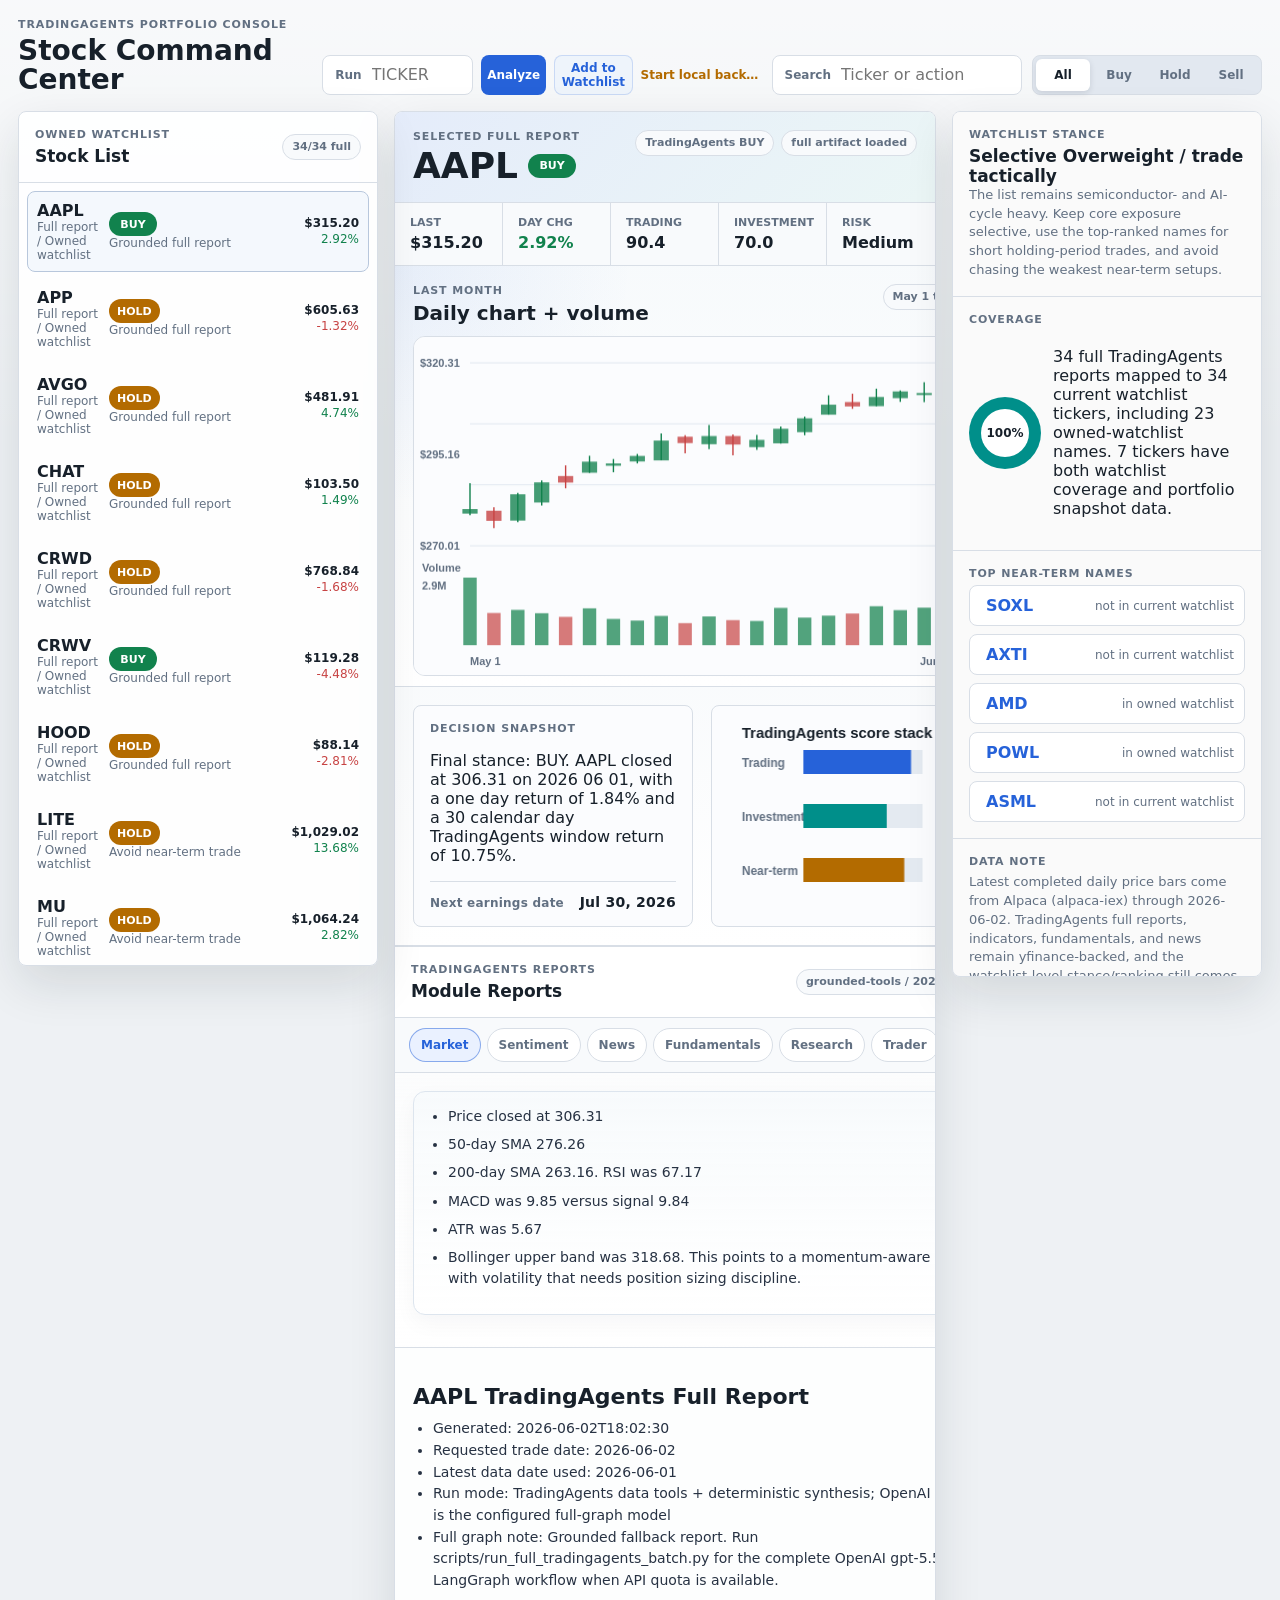
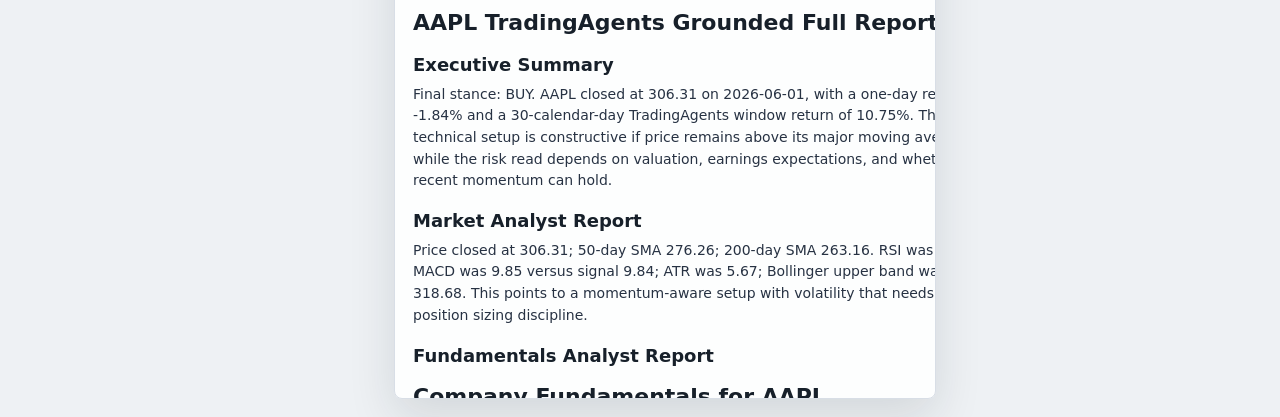
==== index.html @ 4ecb5eb2 "Refresh TradingAgents dashboard 2026-06-02 18:08" ====
<!doctype html>
<html lang="en">
  <head>
    <meta charset="utf-8" />
    <meta name="viewport" content="width=device-width, initial-scale=1" />
    <title>TradingAgents Stock Command Center</title>
    <link rel="stylesheet" href="styles.css?v=20260602180813" />
  </head>
  <body>
    <div class="app-shell">
      <header class="topbar">
        <div>
          <p class="eyebrow">TradingAgents portfolio console</p>
          <h1>Stock Command Center</h1>
        </div>
        <div class="topbar-actions" aria-label="Dashboard controls">
          <form id="tickerRunner" class="ticker-runner" aria-label="Run TradingAgents ticker report">
            <label>
              <span>Run</span>
              <input id="runnerSymbol" type="text" inputmode="latin" autocomplete="off" placeholder="Ticker" maxlength="15" />
            </label>
            <button id="runnerButton" type="submit">Analyze</button>
            <button id="watchlistButton" type="button">Add to Watchlist</button>
            <span id="runnerStatus" class="runner-status" aria-live="polite">Backend check pending</span>
          </form>
          <label class="search-box">
            <span>Search</span>
            <input id="stockSearch" type="search" placeholder="Ticker or action" />
          </label>
          <div class="segmented" role="group" aria-label="Filter stocks">
            <button class="segmented-button active" data-filter="all" type="button">All</button>
            <button class="segmented-button" data-filter="buy" type="button">Buy</button>
            <button class="segmented-button" data-filter="hold" type="button">Hold</button>
            <button class="segmented-button" data-filter="sell" type="button">Sell</button>
          </div>
        </div>
      </header>

      <main class="dashboard-grid">
        <aside class="watchlist-panel" aria-label="Owned watchlist">
          <div class="panel-heading">
            <div>
              <p class="eyebrow">Owned watchlist</p>
              <h2>Stock List</h2>
            </div>
            <span id="coverageBadge" class="coverage-badge"></span>
          </div>
          <div id="watchlist" class="watchlist" role="listbox" aria-label="Selectable stocks"></div>
        </aside>

        <section class="primary-panel" aria-live="polite">
          <section class="report-panel">
            <div class="report-topline">
              <div>
                <p class="eyebrow">Selected full report</p>
                <div class="ticker-line">
                  <h2 id="selectedTicker">--</h2>
                  <span id="selectedFlag" class="flag-pill">HOLD</span>
                </div>
              </div>
              <div class="source-stack">
                <span id="sourceBadge" class="source-badge"></span>
                <span id="reportPath" class="path-chip"></span>
              </div>
            </div>

            <div class="metric-strip">
              <div class="metric">
                <span>Last</span>
                <strong id="metricLast">--</strong>
              </div>
              <div class="metric">
                <span>Day Chg</span>
                <strong id="metricChange">--</strong>
              </div>
              <div class="metric">
                <span>Trading</span>
                <strong id="metricTrading">--</strong>
              </div>
              <div class="metric">
                <span>Investment</span>
                <strong id="metricInvestment">--</strong>
              </div>
              <div class="metric">
                <span>Risk</span>
                <strong id="metricRisk">--</strong>
              </div>
            </div>

            <div class="report-layout">
              <section class="chart-panel" aria-label="Recent price chart">
                <div class="chart-panel-head">
                  <div>
                    <p class="eyebrow">Last month</p>
                    <h3>Daily chart + volume</h3>
                  </div>
                  <span id="chartRange" class="path-chip">--</span>
                </div>
                <canvas id="priceChartCanvas" width="1280" height="340" aria-label="Daily price and volume chart"></canvas>
              </section>
              <div class="report-summary-grid">
                <div class="decision-card">
                  <p class="eyebrow">Decision snapshot</p>
                  <p id="decisionText"></p>
                  <div class="decision-meta">
                    <span>Next earnings date</span>
                    <strong id="decisionNextEarnings">--</strong>
                  </div>
                </div>
                <div class="score-canvas-wrap">
                  <canvas id="scoreCanvas" width="720" height="180" aria-label="TradingAgents score bars"></canvas>
                </div>
              </div>
              <section class="module-panel inline-module-panel">
                <div class="panel-heading">
                  <div>
                    <p class="eyebrow">TradingAgents reports</p>
                    <h2>Module Reports</h2>
                  </div>
                  <span id="moduleStatus" class="path-chip"></span>
                </div>
                <div id="moduleTabs" class="module-tabs" role="tablist"></div>
                <article id="moduleContent" class="markdown-body module-content"></article>
              </section>
              <article id="fullReport" class="markdown-body"></article>
            </div>
          </section>
        </section>

        <aside class="insight-rail" aria-label="Portfolio intelligence">
          <section class="rail-block">
            <p class="eyebrow">Watchlist stance</p>
            <h2 id="portfolioRating">--</h2>
            <p id="portfolioDecision" class="muted-copy"></p>
          </section>
          <section class="rail-block">
            <p class="eyebrow">Coverage</p>
            <div class="donut-row">
              <div class="donut" id="coverageDonut"><span></span></div>
              <p id="coverageText"></p>
            </div>
          </section>
          <section class="rail-block">
            <p class="eyebrow">Top near-term names</p>
            <div id="topNames" class="top-names"></div>
          </section>
          <section class="rail-block">
            <p class="eyebrow">Data note</p>
            <p id="dataNote" class="muted-copy"></p>
          </section>
        </aside>
      </main>
    </div>

    <script src="data/dashboard-data.js?v=20260602180813"></script>
    <script src="app.js?v=20260602180813"></script>
  </body>
</html>
---- styles.css ----
:root {
  color-scheme: light;
  --bg: #eef1f4;
  --panel: #ffffff;
  --panel-strong: #f8fafc;
  --ink: #17202a;
  --muted: #627082;
  --line: #d8dee6;
  --blue: #2662d9;
  --teal: #008f8a;
  --green: #11824d;
  --red: #c74343;
  --amber: #b36b00;
  --violet: #6651b8;
  --shadow: 0 18px 48px rgba(18, 29, 44, 0.12);
  font-family:
    Inter, ui-sans-serif, system-ui, -apple-system, BlinkMacSystemFont, "Segoe UI",
    sans-serif;
}

* {
  box-sizing: border-box;
}

body {
  margin: 0;
  min-width: 320px;
  background:
    linear-gradient(180deg, rgba(255, 255, 255, 0.6), rgba(238, 241, 244, 0) 28rem),
    var(--bg);
  color: var(--ink);
}

button,
input {
  font: inherit;
}

.app-shell {
  min-height: 100vh;
  padding: 18px;
}

.topbar {
  display: flex;
  align-items: end;
  justify-content: space-between;
  gap: 18px;
  margin: 0 auto 16px;
  max-width: 1800px;
}

.topbar h1,
.panel-heading h2,
.rail-block h2,
.ticker-line h2 {
  margin: 0;
  letter-spacing: 0;
}

.topbar h1 {
  font-size: 28px;
  line-height: 1.05;
}

.eyebrow {
  margin: 0 0 5px;
  color: var(--muted);
  font-size: 11px;
  font-weight: 800;
  letter-spacing: 0.08em;
  text-transform: uppercase;
}

.topbar-actions {
  display: flex;
  align-items: center;
  gap: 10px;
}

.ticker-runner {
  display: grid;
  grid-template-columns: minmax(150px, 210px) auto auto minmax(120px, 220px);
  align-items: center;
  gap: 8px;
}

.ticker-runner label {
  display: grid;
  grid-template-columns: auto minmax(70px, 1fr);
  align-items: center;
  gap: 8px;
  height: 40px;
  padding: 0 12px;
  border: 1px solid var(--line);
  border-radius: 8px;
  background: var(--panel);
}

.ticker-runner span,
.runner-status {
  color: var(--muted);
  font-size: 12px;
  font-weight: 800;
}

.ticker-runner input {
  min-width: 0;
  border: 0;
  outline: 0;
  background: transparent;
  color: var(--ink);
  text-transform: uppercase;
}

.ticker-runner button {
  height: 40px;
  border: 0;
  border-radius: 8px;
  background: var(--blue);
  color: #fff;
  cursor: pointer;
  font-size: 12px;
  font-weight: 900;
}

#watchlistButton {
  background: #eef4fb;
  color: var(--blue);
  border: 1px solid rgba(38, 98, 217, 0.18);
}

.ticker-runner button:disabled {
  cursor: wait;
  opacity: 0.62;
}

.runner-status {
  min-width: 0;
  overflow: hidden;
  text-overflow: ellipsis;
  white-space: nowrap;
}

.runner-status[data-tone="ready"] {
  color: var(--green);
}

.runner-status[data-tone="busy"] {
  color: var(--blue);
}

.runner-status[data-tone="warn"] {
  color: var(--amber);
}

.runner-status[data-tone="error"] {
  color: var(--red);
}

.search-box {
  display: grid;
  grid-template-columns: auto minmax(170px, 240px);
  align-items: center;
  gap: 8px;
  height: 40px;
  padding: 0 12px;
  border: 1px solid var(--line);
  border-radius: 8px;
  background: var(--panel);
}

.search-box span {
  color: var(--muted);
  font-size: 12px;
  font-weight: 700;
}

.search-box input {
  width: 100%;
  border: 0;
  outline: 0;
  background: transparent;
  color: var(--ink);
}

.segmented {
  display: grid;
  grid-auto-flow: column;
  gap: 2px;
  padding: 3px;
  border: 1px solid var(--line);
  border-radius: 8px;
  background: #e2e8f0;
}

.segmented-button {
  min-width: 54px;
  height: 32px;
  border: 0;
  border-radius: 6px;
  background: transparent;
  color: var(--muted);
  cursor: pointer;
  font-size: 12px;
  font-weight: 800;
}

.segmented-button.active {
  background: var(--panel);
  color: var(--ink);
  box-shadow: 0 2px 6px rgba(15, 23, 42, 0.12);
}

.dashboard-grid {
  display: grid;
  grid-template-columns: minmax(300px, 360px) minmax(0, 1fr) minmax(250px, 310px);
  gap: 16px;
  max-width: 1800px;
  margin: 0 auto;
}

.watchlist-panel,
.report-panel,
.module-panel,
.insight-rail {
  border: 1px solid var(--line);
  border-radius: 8px;
  background: rgba(255, 255, 255, 0.9);
  box-shadow: var(--shadow);
}

.watchlist-panel,
.insight-rail {
  position: sticky;
  top: 16px;
  align-self: start;
  max-height: calc(100vh - 34px);
  overflow-y: auto;
  overflow-x: hidden;
}

.panel-heading {
  display: flex;
  align-items: center;
  justify-content: space-between;
  gap: 14px;
  padding: 16px;
  border-bottom: 1px solid var(--line);
}

.panel-heading h2,
.rail-block h2 {
  font-size: 17px;
}

.coverage-badge,
.source-badge,
.path-chip {
  display: inline-flex;
  align-items: center;
  min-height: 26px;
  padding: 0 9px;
  border: 1px solid var(--line);
  border-radius: 999px;
  background: var(--panel-strong);
  color: var(--muted);
  font-size: 11px;
  font-weight: 800;
  white-space: nowrap;
}

.watchlist {
  max-height: calc(100vh - 118px);
  overflow: auto;
  padding: 8px;
}

.stock-row {
  width: 100%;
  display: grid;
  grid-template-columns: 64px 1fr auto;
  align-items: center;
  gap: 8px;
  min-height: 58px;
  margin-bottom: 6px;
  padding: 9px;
  border: 1px solid transparent;
  border-radius: 8px;
  background: transparent;
  color: inherit;
  cursor: pointer;
  text-align: left;
}

.stock-row:hover,
.stock-row.active {
  border-color: #b8c7dc;
  background: #f4f8fd;
}

.stock-symbol {
  font-size: 16px;
  font-weight: 900;
}

.stock-sub {
  color: var(--muted);
  font-size: 12px;
}

.stock-price {
  display: grid;
  justify-items: end;
  gap: 2px;
  font-size: 12px;
}

.chg-up {
  color: var(--green);
}

.chg-down {
  color: var(--red);
}

.flag-pill {
  display: inline-flex;
  align-items: center;
  justify-content: center;
  min-width: 48px;
  height: 24px;
  padding: 0 8px;
  border-radius: 999px;
  color: #fff;
  font-size: 11px;
  font-weight: 900;
}

.flag-buy {
  background: var(--green);
}

.flag-hold {
  background: var(--amber);
}

.flag-sell {
  background: var(--red);
}

.primary-panel {
  display: grid;
  gap: 16px;
  min-width: 0;
}

.report-panel {
  overflow: hidden;
}

.report-topline {
  display: flex;
  align-items: start;
  justify-content: space-between;
  gap: 14px;
  padding: 18px;
  border-bottom: 1px solid var(--line);
  background:
    linear-gradient(135deg, rgba(38, 98, 217, 0.12), rgba(0, 143, 138, 0.08)),
    var(--panel);
}

.ticker-line {
  display: flex;
  align-items: center;
  gap: 10px;
}

.ticker-line h2 {
  font-size: 36px;
  line-height: 1;
}

.source-stack {
  display: flex;
  flex-wrap: wrap;
  justify-content: end;
  gap: 7px;
}

.metric-strip {
  display: grid;
  grid-template-columns: repeat(5, minmax(0, 1fr));
  border-bottom: 1px solid var(--line);
  background: var(--panel-strong);
}

.metric {
  min-width: 0;
  padding: 13px 15px;
  border-right: 1px solid var(--line);
}

.metric:last-child {
  border-right: 0;
}

.metric span {
  display: block;
  margin-bottom: 4px;
  color: var(--muted);
  font-size: 11px;
  font-weight: 800;
  text-transform: uppercase;
}

.metric strong {
  display: block;
  overflow: hidden;
  text-overflow: ellipsis;
  font-size: 16px;
  white-space: nowrap;
}

.report-layout {
  display: grid;
  grid-template-columns: 1fr;
  min-height: 520px;
}

.chart-panel {
  padding: 18px 18px 10px;
  border-bottom: 1px solid var(--line);
  background:
    radial-gradient(circle at top left, rgba(38, 98, 217, 0.08), transparent 32%),
    linear-gradient(180deg, rgba(247, 250, 252, 0.95), rgba(255, 255, 255, 1));
}

.chart-panel-head {
  display: flex;
  align-items: start;
  justify-content: space-between;
  gap: 12px;
  margin-bottom: 12px;
}

.chart-panel h3 {
  margin: 0;
  font-size: 20px;
  line-height: 1.1;
}

#priceChartCanvas {
  display: block;
  width: 100%;
  height: 340px;
  border: 1px solid var(--line);
  border-radius: 12px;
  background: #fbfcfe;
}

.report-summary-grid {
  display: grid;
  grid-template-columns: minmax(280px, 1.15fr) minmax(280px, 1fr);
  gap: 18px;
  padding: 18px;
  border-bottom: 1px solid var(--line);
  background: linear-gradient(180deg, rgba(248, 250, 252, 0.8), rgba(255, 255, 255, 0.96));
}

.decision-card {
  padding: 16px;
  border: 1px solid var(--line);
  border-radius: 8px;
  background: #fbfcfe;
  min-width: 0;
}

.decision-card p:last-child {
  margin: 0;
  color: #2d3747;
  line-height: 1.45;
}

.decision-meta {
  display: flex;
  align-items: baseline;
  justify-content: space-between;
  gap: 12px;
  margin-top: 16px;
  padding-top: 12px;
  border-top: 1px solid var(--line);
  color: var(--muted);
  font-size: 12px;
  font-weight: 800;
  letter-spacing: 0.02em;
}

.decision-meta strong {
  color: var(--ink);
  font-size: 14px;
  font-weight: 900;
}

.score-canvas-wrap {
  padding: 10px;
  border: 1px solid var(--line);
  border-radius: 8px;
  background: #fbfcfe;
  min-width: 0;
}

#scoreCanvas {
  display: block;
  width: 100%;
  height: 180px;
}

.markdown-body {
  min-width: 0;
  padding: 18px;
  color: #273243;
  font-size: 14px;
  line-height: 1.55;
}

#fullReport {
  max-height: 650px;
  overflow: auto;
}

.markdown-body h1,
.markdown-body h2,
.markdown-body h3 {
  margin: 18px 0 8px;
  color: var(--ink);
  line-height: 1.2;
}

.markdown-body h1 {
  font-size: 22px;
}

.markdown-body h2 {
  font-size: 18px;
}

.markdown-body h3 {
  font-size: 15px;
}

.markdown-body p {
  margin: 0 0 12px;
}

.markdown-body ul,
.markdown-body ol {
  margin: 0 0 12px 20px;
  padding: 0;
}

.markdown-body table {
  width: 100%;
  margin: 12px 0;
  border-collapse: collapse;
  font-size: 12px;
}

.markdown-body th,
.markdown-body td {
  padding: 8px;
  border: 1px solid var(--line);
  vertical-align: top;
}

.markdown-body th {
  background: #eef4fb;
  text-align: left;
}

.module-panel {
  overflow: hidden;
}

.inline-module-panel {
  border-top: 1px solid var(--line);
  border-bottom: 1px solid var(--line);
  border-left: 0;
  border-right: 0;
  border-radius: 0;
  box-shadow: none;
  background: #fff;
}

.module-tabs {
  display: flex;
  gap: 6px;
  overflow-x: auto;
  padding: 10px 14px;
  border-bottom: 1px solid var(--line);
  background: var(--panel-strong);
}

.module-tab {
  min-width: max-content;
  height: 34px;
  padding: 0 11px;
  border: 1px solid var(--line);
  border-radius: 999px;
  background: #fff;
  color: var(--muted);
  cursor: pointer;
  font-size: 12px;
  font-weight: 850;
}

.module-tab.active {
  border-color: rgba(38, 98, 217, 0.5);
  background: #eaf1ff;
  color: var(--blue);
}

.module-content {
  max-height: 440px;
  overflow: auto;
  background: linear-gradient(180deg, rgba(250, 251, 252, 0.7), rgba(255, 255, 255, 1));
}

.module-section-card {
  margin-bottom: 14px;
  padding: 14px;
  border: 1px solid #dde5ee;
  border-radius: 12px;
  background: #fff;
  box-shadow: 0 8px 22px rgba(15, 23, 42, 0.04);
}

.module-section-card.level-0:first-child,
.module-section-card.level-1 {
  background:
    linear-gradient(180deg, rgba(247, 250, 252, 0.92), rgba(255, 255, 255, 1)),
    #fff;
}

.module-section-head {
  display: flex;
  flex-direction: column;
  gap: 4px;
  margin-bottom: 10px;
}

.module-section-head h3 {
  margin: 0;
  font-size: 18px;
}

.section-kicker {
  color: var(--muted);
  font-size: 11px;
  font-weight: 800;
  letter-spacing: 0.08em;
  text-transform: uppercase;
}

.kv-grid {
  display: grid;
  grid-template-columns: repeat(auto-fit, minmax(180px, 1fr));
  gap: 10px;
  margin-bottom: 8px;
}

.kv-item {
  padding: 10px 11px;
  border: 1px solid #e2e8f0;
  border-radius: 10px;
  background: #f8fafc;
}

.kv-item span {
  display: block;
  margin-bottom: 4px;
  color: var(--muted);
  font-size: 11px;
  font-weight: 800;
  text-transform: uppercase;
}

.kv-item strong {
  display: block;
  color: var(--ink);
  font-size: 13px;
  line-height: 1.4;
}

.feed-grid {
  display: grid;
  gap: 10px;
}

.feed-card {
  padding: 12px;
  border-left: 4px solid rgba(38, 98, 217, 0.5);
  border-radius: 8px;
  background: #f8fbff;
}

.feed-card p:last-child {
  margin-bottom: 0;
}

.feed-meta {
  margin-bottom: 6px;
  color: var(--muted);
  font-size: 12px;
  font-weight: 800;
}

.link-row {
  display: flex;
  flex-wrap: wrap;
  align-items: center;
  gap: 8px;
  padding: 10px 12px;
  border: 1px dashed #c8d6e5;
  border-radius: 10px;
  background: #fbfdff;
}

.link-row span {
  color: var(--muted);
  font-size: 11px;
  font-weight: 800;
  text-transform: uppercase;
}

.link-row a,
.markdown-body a {
  color: var(--blue);
  text-decoration: none;
  overflow-wrap: anywhere;
}

.link-row a:hover,
.markdown-body a:hover {
  text-decoration: underline;
}

.metric-bullets {
  margin: 0;
  padding-left: 18px;
}

.metric-bullets li {
  margin-bottom: 8px;
  line-height: 1.45;
}

.summary-table {
  width: 100%;
  border-collapse: collapse;
}

.summary-table th,
.summary-table td {
  padding: 10px 12px;
  border: 1px solid var(--line);
  text-align: left;
}

.summary-table th {
  width: 34%;
  background: #f4f8fd;
  color: var(--muted);
  font-size: 11px;
  font-weight: 800;
  text-transform: uppercase;
  letter-spacing: 0.06em;
}

.data-pre {
  margin: 0 0 12px;
  padding: 12px;
  border: 1px solid #d8dee6;
  border-radius: 10px;
  background: #f6f8fb;
  color: #334155;
  font-size: 12px;
  line-height: 1.45;
  white-space: pre-wrap;
  overflow-x: auto;
}

.insight-rail {
  display: grid;
  gap: 0;
  background: #fafafa;
  padding-bottom: 12px;
  scroll-padding-bottom: 12px;
}

.rail-block {
  padding: 16px;
  border-bottom: 1px solid var(--line);
}

.rail-block:last-child {
  border-bottom: 0;
  margin-bottom: 12px;
}

.muted-copy {
  margin: 0;
  color: var(--muted);
  font-size: 13px;
  line-height: 1.45;
}

.donut-row {
  display: grid;
  grid-template-columns: 72px 1fr;
  align-items: center;
  gap: 12px;
}

.donut {
  width: 72px;
  height: 72px;
  display: grid;
  place-items: center;
  border-radius: 50%;
  background: conic-gradient(var(--teal) var(--coverage-angle), #dde4ec 0);
}

.donut span {
  width: 48px;
  height: 48px;
  display: grid;
  place-items: center;
  border-radius: 50%;
  background: #fff;
  color: var(--ink);
  font-size: 12px;
  font-weight: 900;
}

.top-names {
  display: grid;
  gap: 8px;
}

.top-name {
  display: flex;
  align-items: center;
  justify-content: space-between;
  gap: 8px;
  padding: 9px 10px;
  border: 1px solid var(--line);
  border-radius: 8px;
  background: #fff;
}

.top-name button {
  border: 0;
  background: transparent;
  color: var(--blue);
  cursor: pointer;
  font-weight: 900;
}

.empty-state {
  padding: 18px;
  color: var(--muted);
  text-align: center;
}

@media (max-width: 1220px) {
  .dashboard-grid {
    grid-template-columns: 320px minmax(0, 1fr);
  }

  .insight-rail {
    grid-column: 1 / -1;
    position: static;
    max-height: none;
    grid-template-columns: repeat(4, minmax(0, 1fr));
  }

  .rail-block {
    border-right: 1px solid var(--line);
    border-bottom: 0;
  }
}

@media (max-width: 860px) {
  .app-shell {
    padding: 10px;
  }

  .topbar,
  .topbar-actions {
    align-items: stretch;
    flex-direction: column;
  }

  .ticker-runner {
    grid-template-columns: 1fr auto auto;
  }

  .runner-status {
    grid-column: 1 / -1;
  }

  .search-box {
    grid-template-columns: auto minmax(0, 1fr);
  }

  .dashboard-grid,
  .insight-rail {
    grid-template-columns: 1fr;
  }

  .report-summary-grid {
    grid-template-columns: 1fr;
  }

  #priceChartCanvas {
    height: 300px;
  }

  .watchlist-panel,
  .insight-rail {
    position: static;
    max-height: none;
  }

  .watchlist {
    max-height: 360px;
  }

  #fullReport {
    max-height: 520px;
  }

  .metric-strip {
    grid-template-columns: repeat(2, minmax(0, 1fr));
  }

  .metric:nth-child(2n) {
    border-right: 0;
  }

  .report-topline {
    flex-direction: column;
  }

  .source-stack {
    justify-content: start;
  }
}
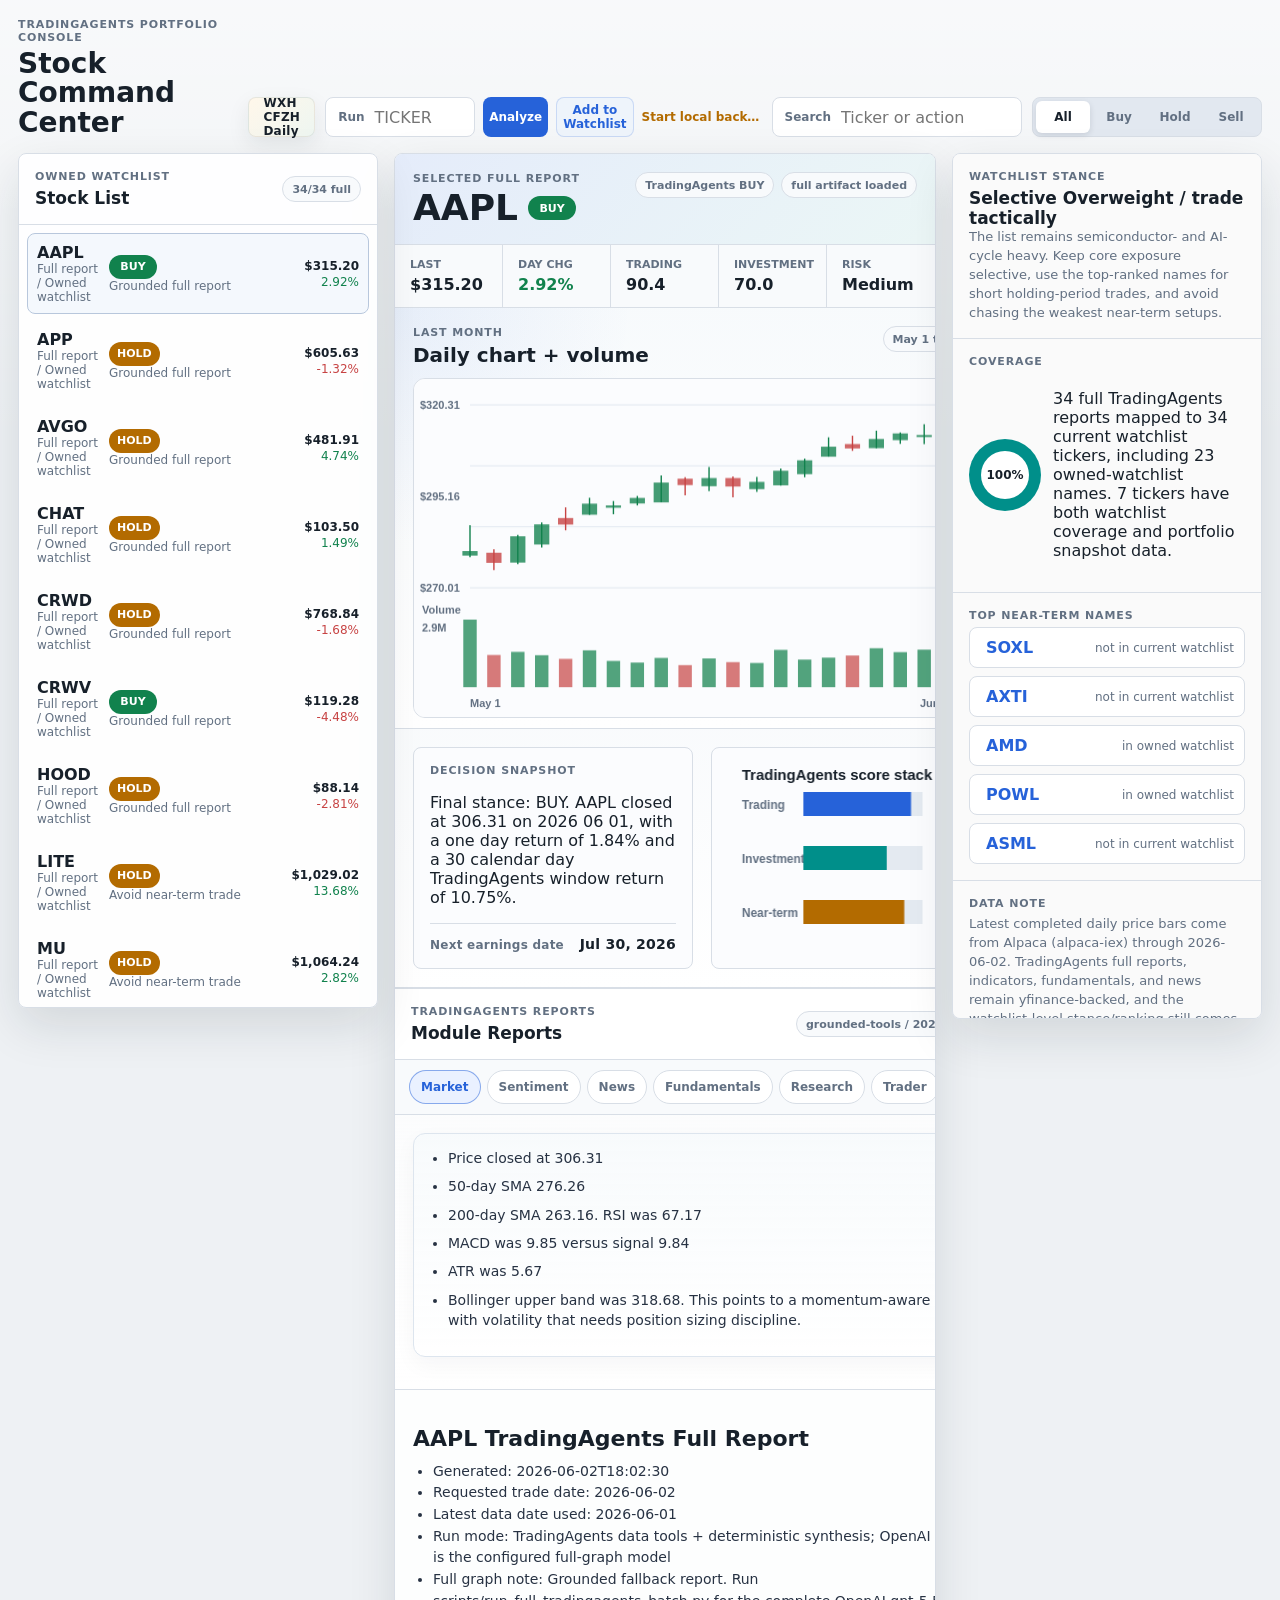
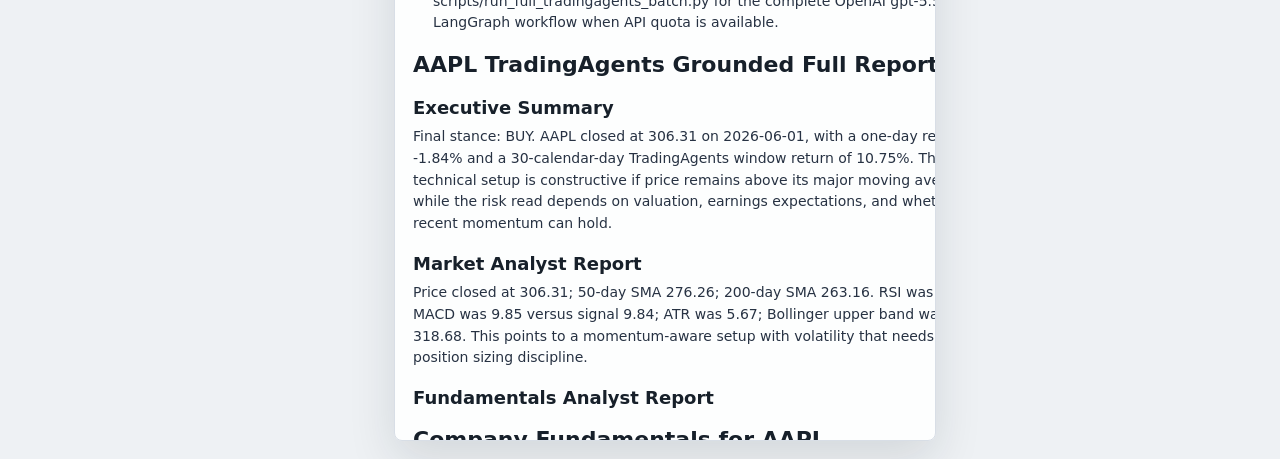
==== commit 12cc9f20: "Add WXH CFZH daily report page" ====
--- a/index.html
+++ b/index.html
@@ -14,6 +14,7 @@
           <h1>Stock Command Center</h1>
         </div>
         <div class="topbar-actions" aria-label="Dashboard controls">
+          <a class="page-link" href="./wxh-cfzh/">WXH CFZH Daily</a>
           <form id="tickerRunner" class="ticker-runner" aria-label="Run TradingAgents ticker report">
             <label>
               <span>Run</span>
--- a/styles.css
+++ b/styles.css
@@ -78,6 +78,28 @@
   gap: 10px;
 }
 
+.page-link {
+  display: inline-flex;
+  align-items: center;
+  justify-content: center;
+  height: 40px;
+  padding: 0 14px;
+  border: 1px solid rgba(15, 32, 42, 0.08);
+  border-radius: 8px;
+  background: linear-gradient(135deg, #fff7ea 0%, #eef6f1 100%);
+  color: var(--ink);
+  text-decoration: none;
+  font-size: 12px;
+  font-weight: 900;
+  letter-spacing: 0.02em;
+  box-shadow: 0 8px 22px rgba(15, 32, 42, 0.08);
+}
+
+.page-link:hover {
+  border-color: rgba(38, 98, 217, 0.22);
+  color: var(--blue);
+}
+
 .ticker-runner {
   display: grid;
   grid-template-columns: minmax(150px, 210px) auto auto minmax(120px, 220px);
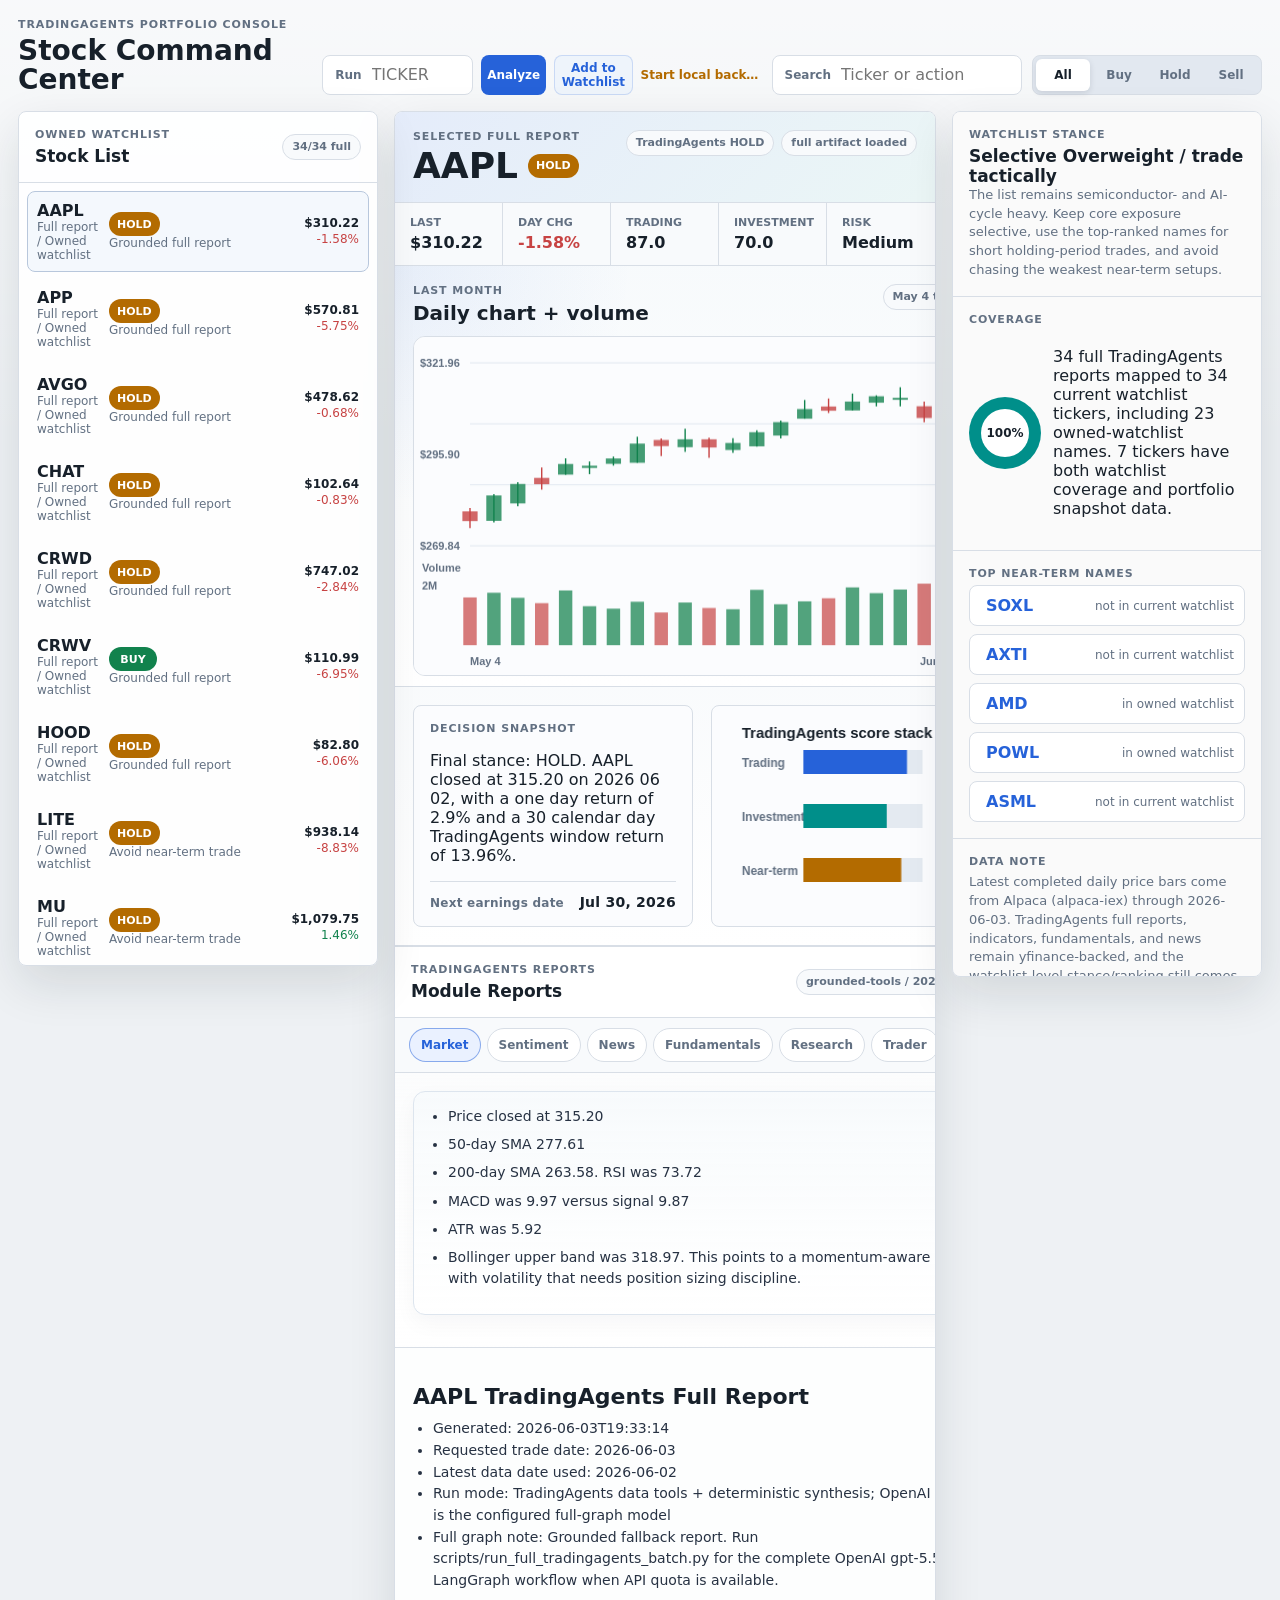
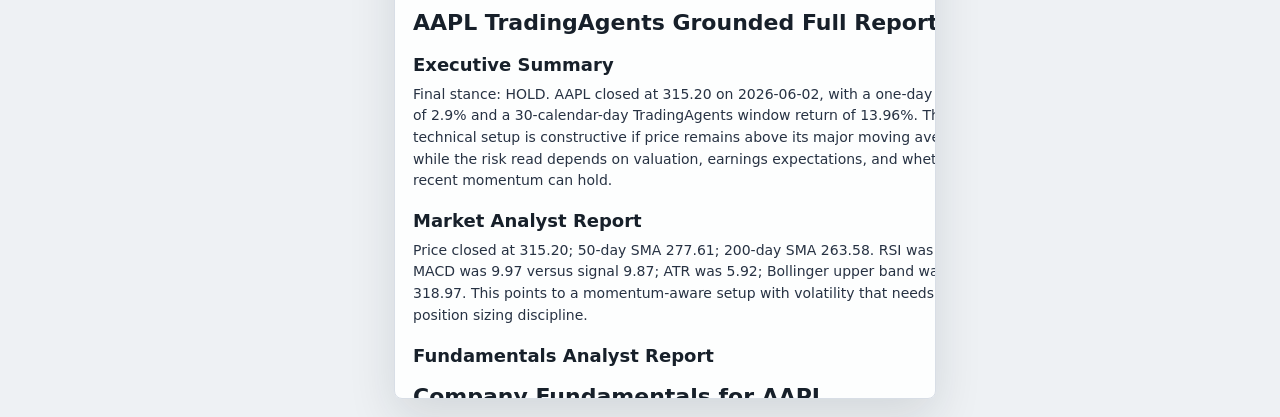
==== commit ddcbcf6e: "Refresh TradingAgents dashboard 2026-06-03 19:40" ====
--- a/index.html
+++ b/index.html
@@ -4,7 +4,7 @@
     <meta charset="utf-8" />
     <meta name="viewport" content="width=device-width, initial-scale=1" />
     <title>TradingAgents Stock Command Center</title>
-    <link rel="stylesheet" href="styles.css?v=20260602180813" />
+    <link rel="stylesheet" href="styles.css?v=20260603194043" />
   </head>
   <body>
     <div class="app-shell">
@@ -14,7 +14,6 @@
           <h1>Stock Command Center</h1>
         </div>
         <div class="topbar-actions" aria-label="Dashboard controls">
-          <a class="page-link" href="./wxh-cfzh/">WXH CFZH Daily</a>
           <form id="tickerRunner" class="ticker-runner" aria-label="Run TradingAgents ticker report">
             <label>
               <span>Run</span>
@@ -153,7 +152,7 @@
       </main>
     </div>
 
-    <script src="data/dashboard-data.js?v=20260602180813"></script>
-    <script src="app.js?v=20260602180813"></script>
+    <script src="data/dashboard-data.js?v=20260603194043"></script>
+    <script src="app.js?v=20260603194043"></script>
   </body>
 </html>
--- a/styles.css
+++ b/styles.css
@@ -78,28 +78,6 @@
   gap: 10px;
 }
 
-.page-link {
-  display: inline-flex;
-  align-items: center;
-  justify-content: center;
-  height: 40px;
-  padding: 0 14px;
-  border: 1px solid rgba(15, 32, 42, 0.08);
-  border-radius: 8px;
-  background: linear-gradient(135deg, #fff7ea 0%, #eef6f1 100%);
-  color: var(--ink);
-  text-decoration: none;
-  font-size: 12px;
-  font-weight: 900;
-  letter-spacing: 0.02em;
-  box-shadow: 0 8px 22px rgba(15, 32, 42, 0.08);
-}
-
-.page-link:hover {
-  border-color: rgba(38, 98, 217, 0.22);
-  color: var(--blue);
-}
-
 .ticker-runner {
   display: grid;
   grid-template-columns: minmax(150px, 210px) auto auto minmax(120px, 220px);
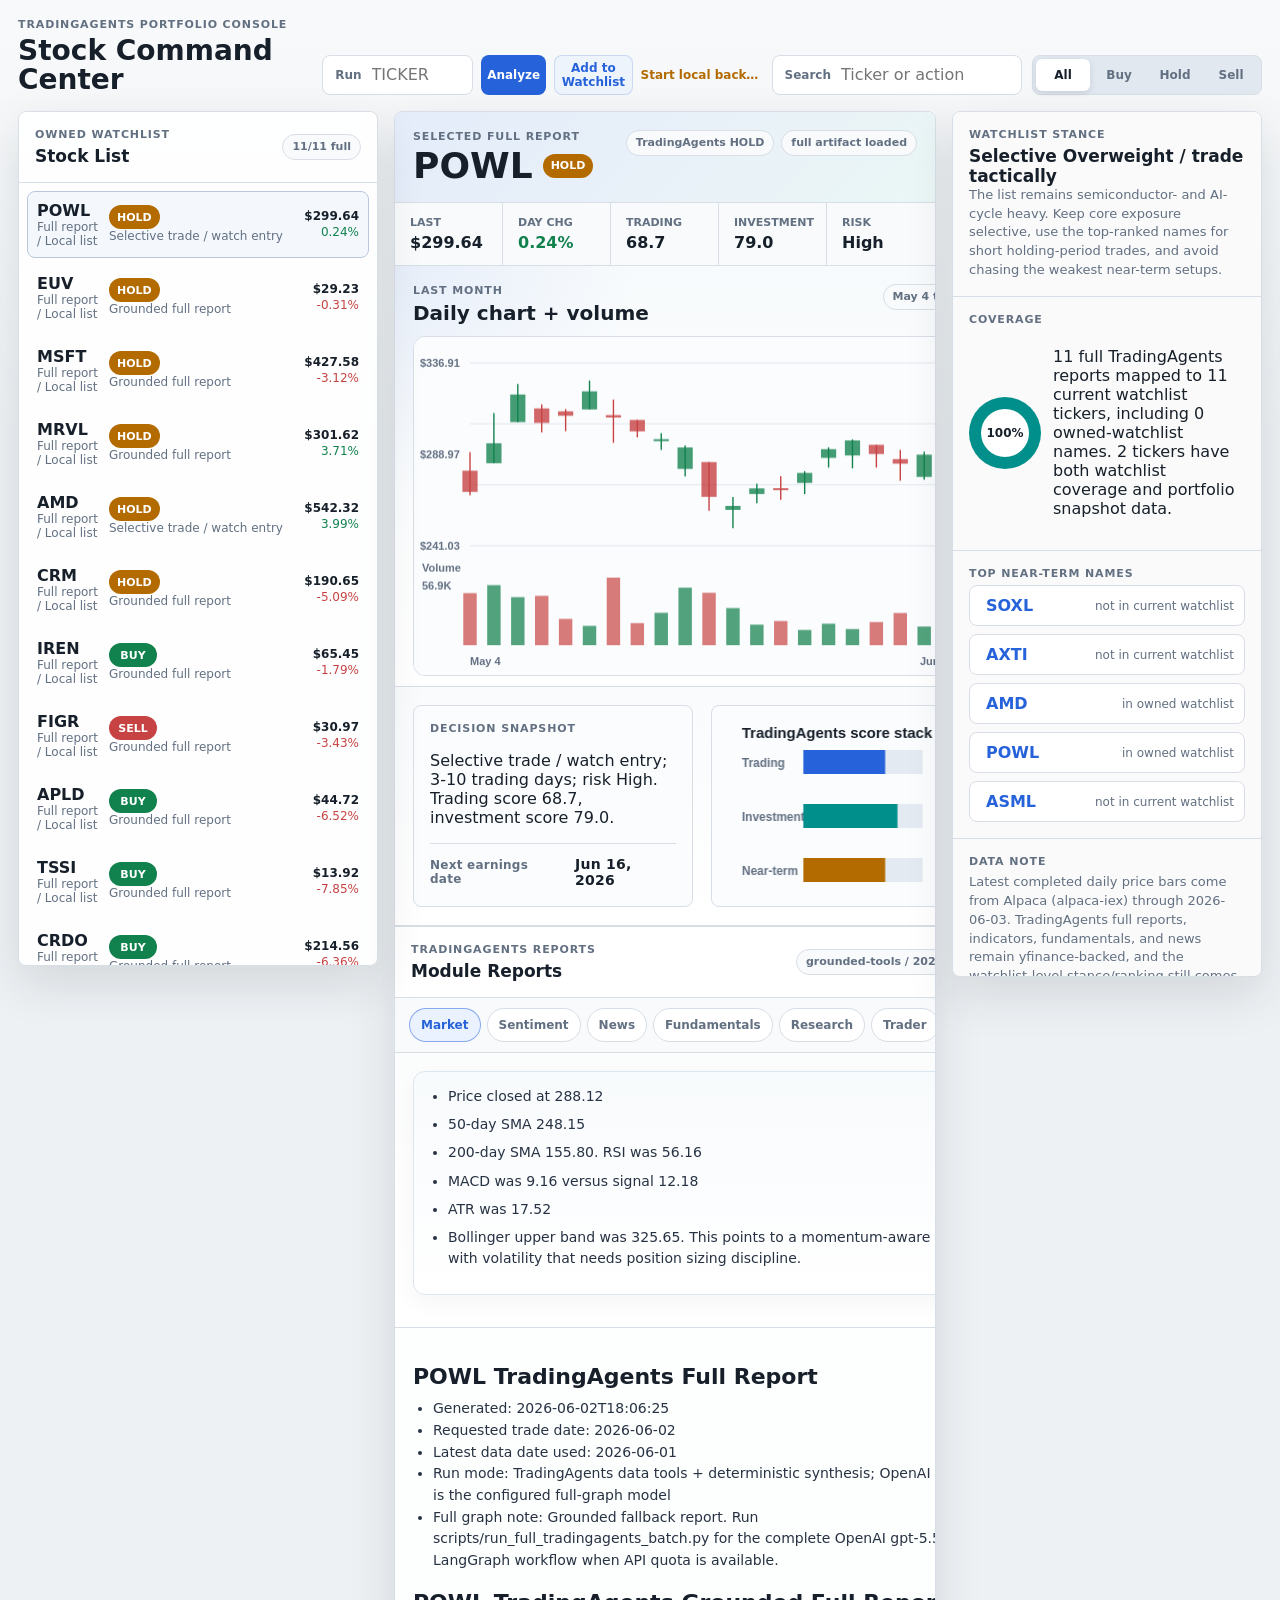
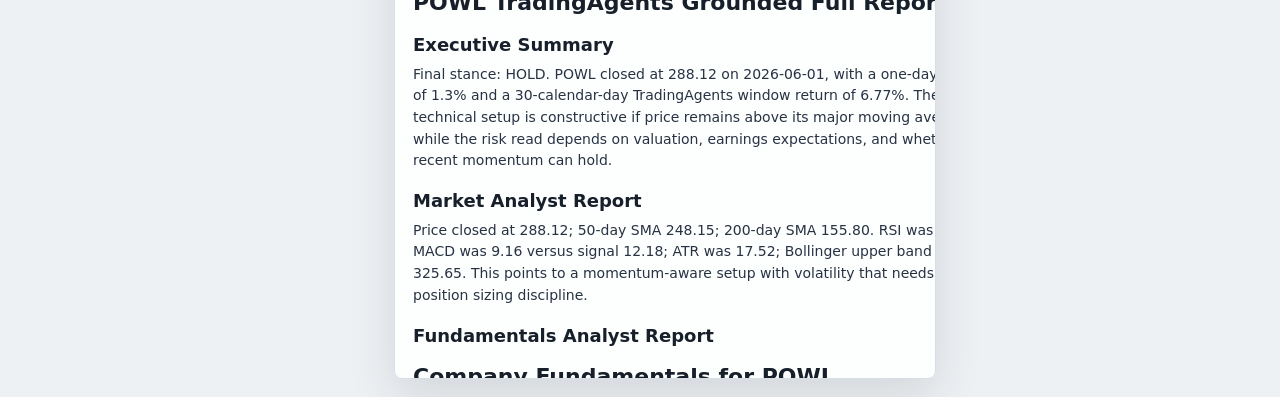
==== commit ce088502: "Refresh TradingAgents dashboard 2026-06-03 21:50" ====
--- a/index.html
+++ b/index.html
@@ -4,7 +4,7 @@
     <meta charset="utf-8" />
     <meta name="viewport" content="width=device-width, initial-scale=1" />
     <title>TradingAgents Stock Command Center</title>
-    <link rel="stylesheet" href="styles.css?v=20260603194043" />
+    <link rel="stylesheet" href="styles.css?v=20260603215035" />
   </head>
   <body>
     <div class="app-shell">
@@ -152,7 +152,7 @@
       </main>
     </div>
 
-    <script src="data/dashboard-data.js?v=20260603194043"></script>
-    <script src="app.js?v=20260603194043"></script>
+    <script src="data/dashboard-data.js?v=20260603215035"></script>
+    <script src="app.js?v=20260603215035"></script>
   </body>
 </html>
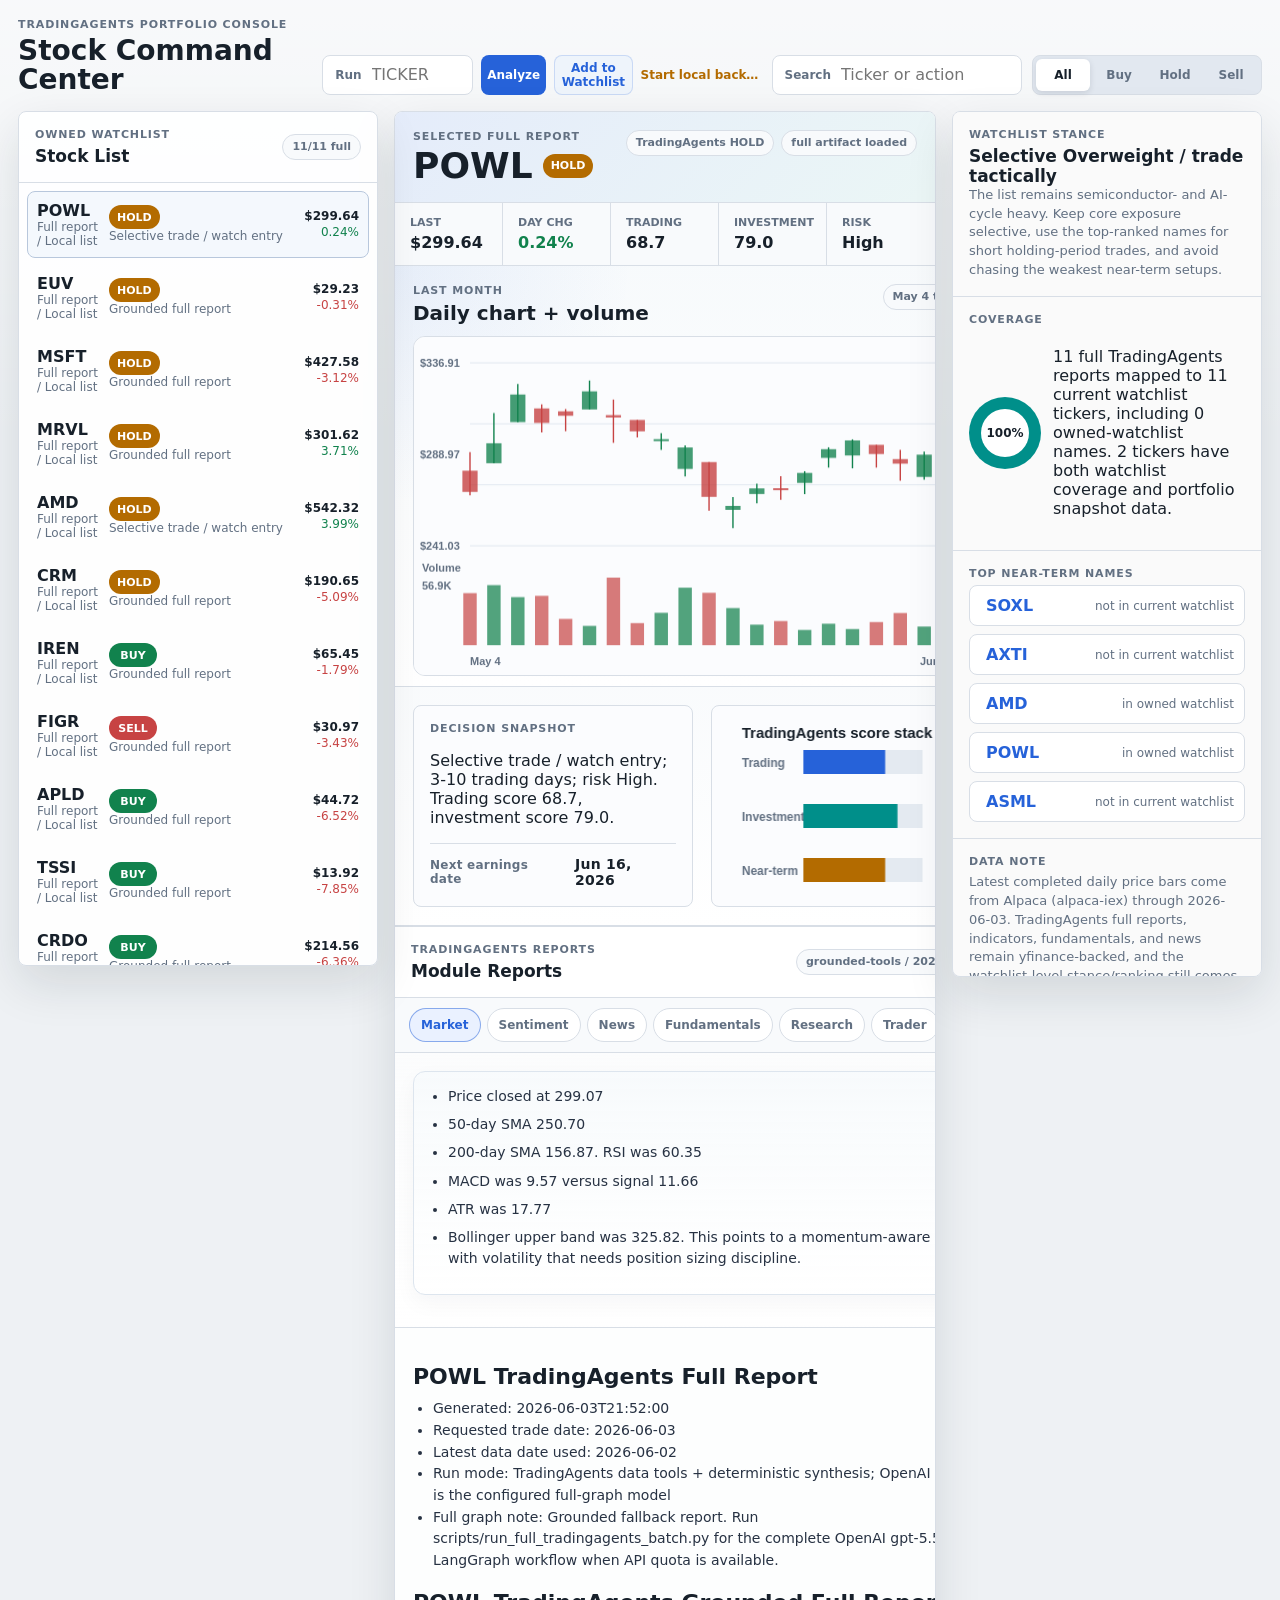
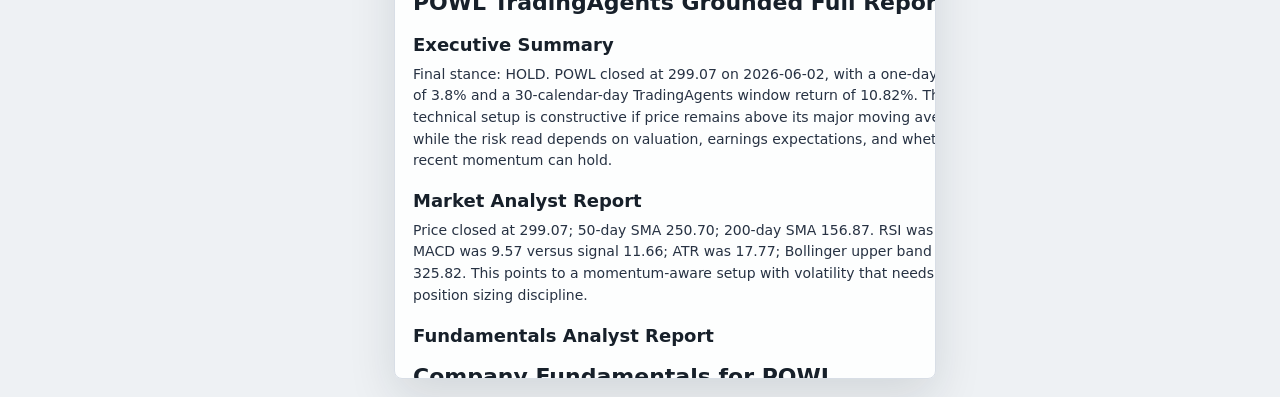
==== commit d637d4db: "Refresh TradingAgents dashboard 2026-06-03 21:54" ====
--- a/index.html
+++ b/index.html
@@ -4,7 +4,7 @@
     <meta charset="utf-8" />
     <meta name="viewport" content="width=device-width, initial-scale=1" />
     <title>TradingAgents Stock Command Center</title>
-    <link rel="stylesheet" href="styles.css?v=20260603215035" />
+    <link rel="stylesheet" href="styles.css?v=20260603215413" />
   </head>
   <body>
     <div class="app-shell">
@@ -152,7 +152,7 @@
       </main>
     </div>
 
-    <script src="data/dashboard-data.js?v=20260603215035"></script>
-    <script src="app.js?v=20260603215035"></script>
+    <script src="data/dashboard-data.js?v=20260603215413"></script>
+    <script src="app.js?v=20260603215413"></script>
   </body>
 </html>
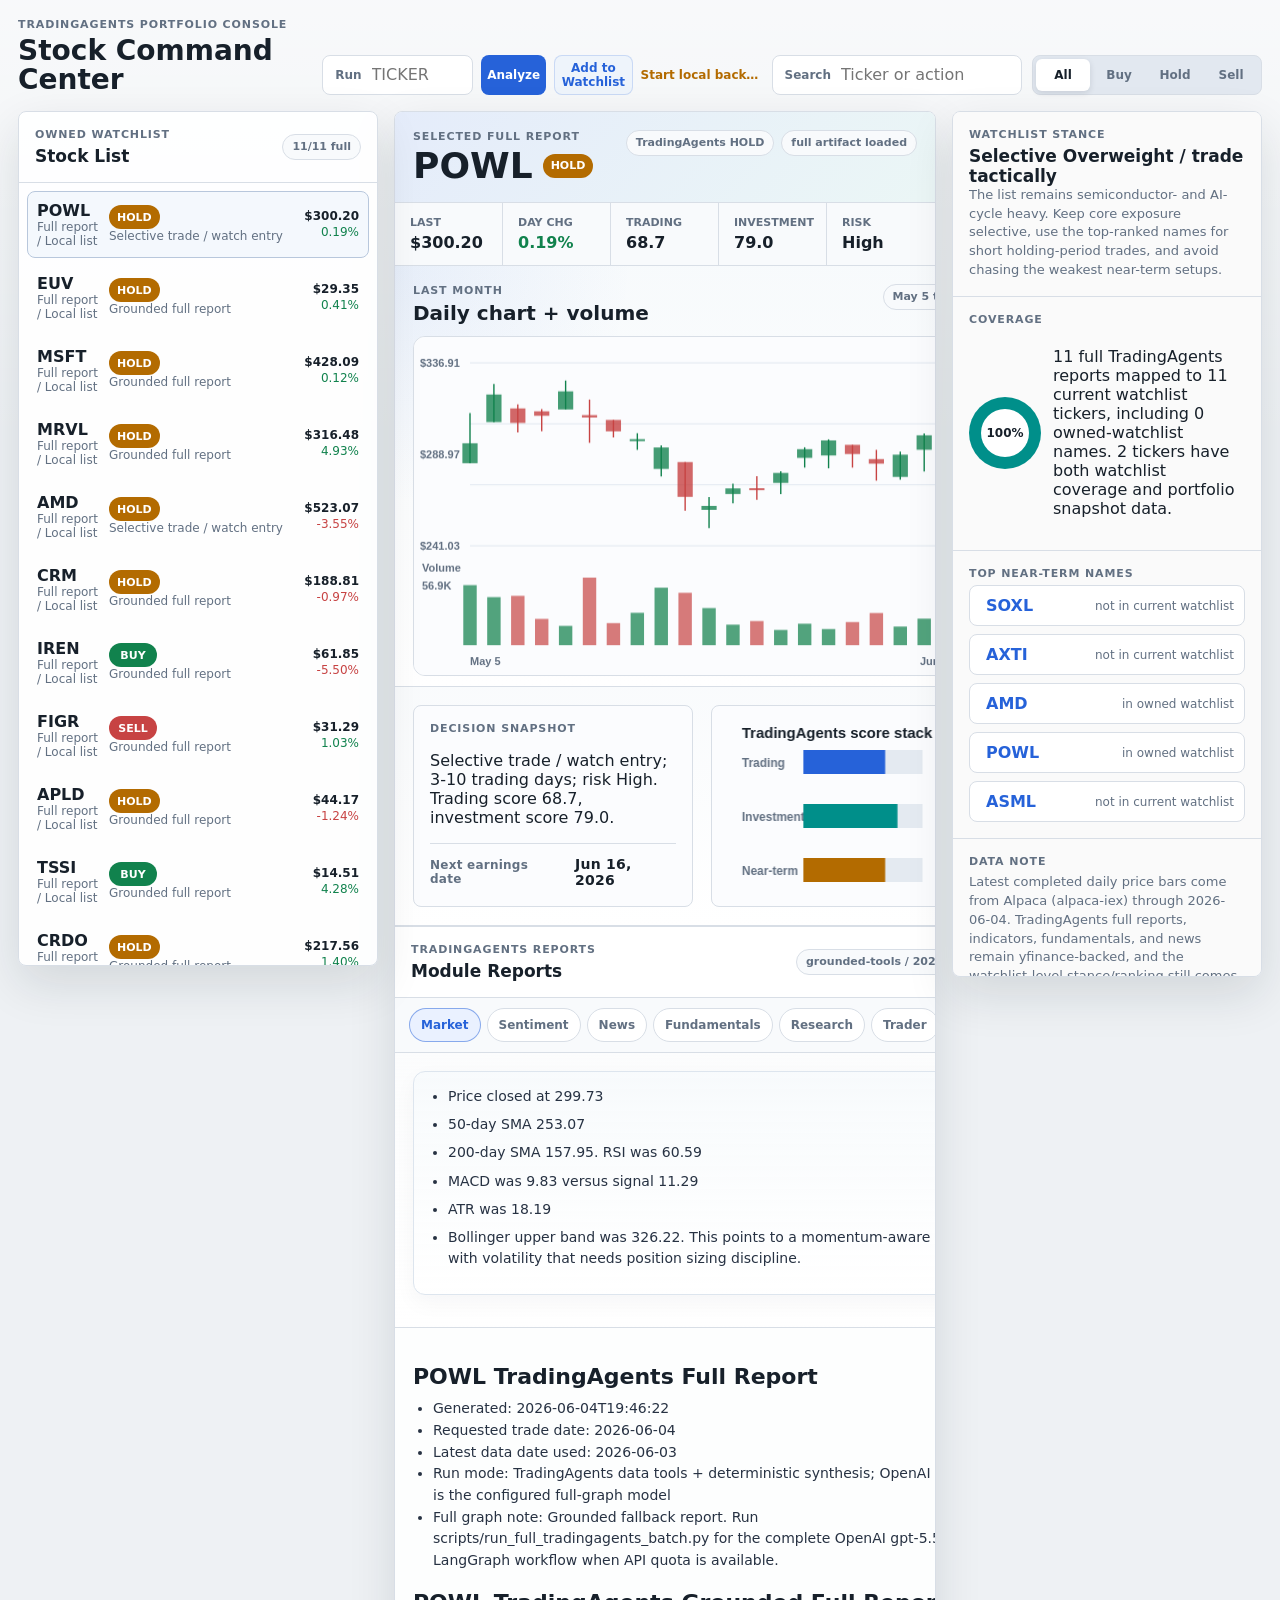
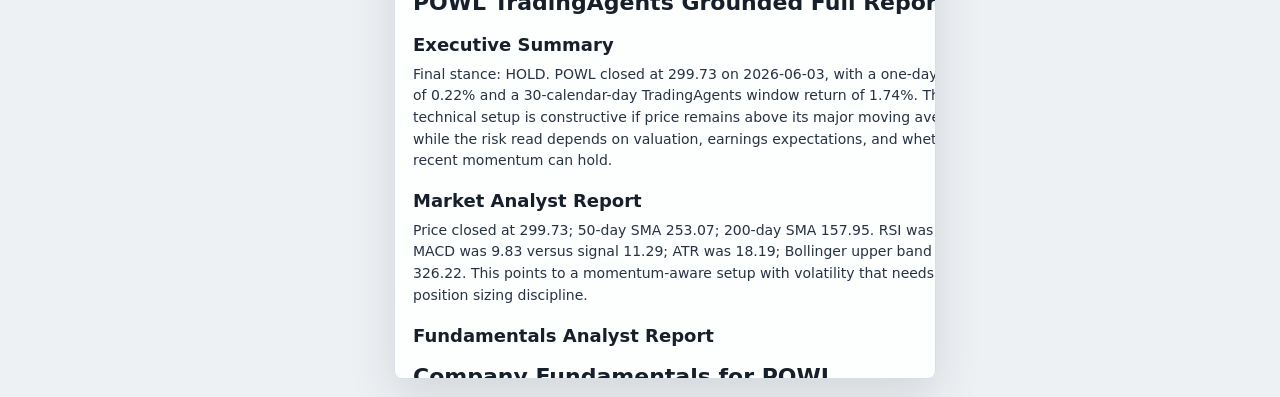
==== commit 3bed3be2: "Refresh TradingAgents dashboard 2026-06-04 19:48" ====
--- a/index.html
+++ b/index.html
@@ -4,7 +4,7 @@
     <meta charset="utf-8" />
     <meta name="viewport" content="width=device-width, initial-scale=1" />
     <title>TradingAgents Stock Command Center</title>
-    <link rel="stylesheet" href="styles.css?v=20260603215413" />
+    <link rel="stylesheet" href="styles.css?v=20260604194851" />
   </head>
   <body>
     <div class="app-shell">
@@ -152,7 +152,7 @@
       </main>
     </div>
 
-    <script src="data/dashboard-data.js?v=20260603215413"></script>
-    <script src="app.js?v=20260603215413"></script>
+    <script src="data/dashboard-data.js?v=20260604194851"></script>
+    <script src="app.js?v=20260604194851"></script>
   </body>
 </html>
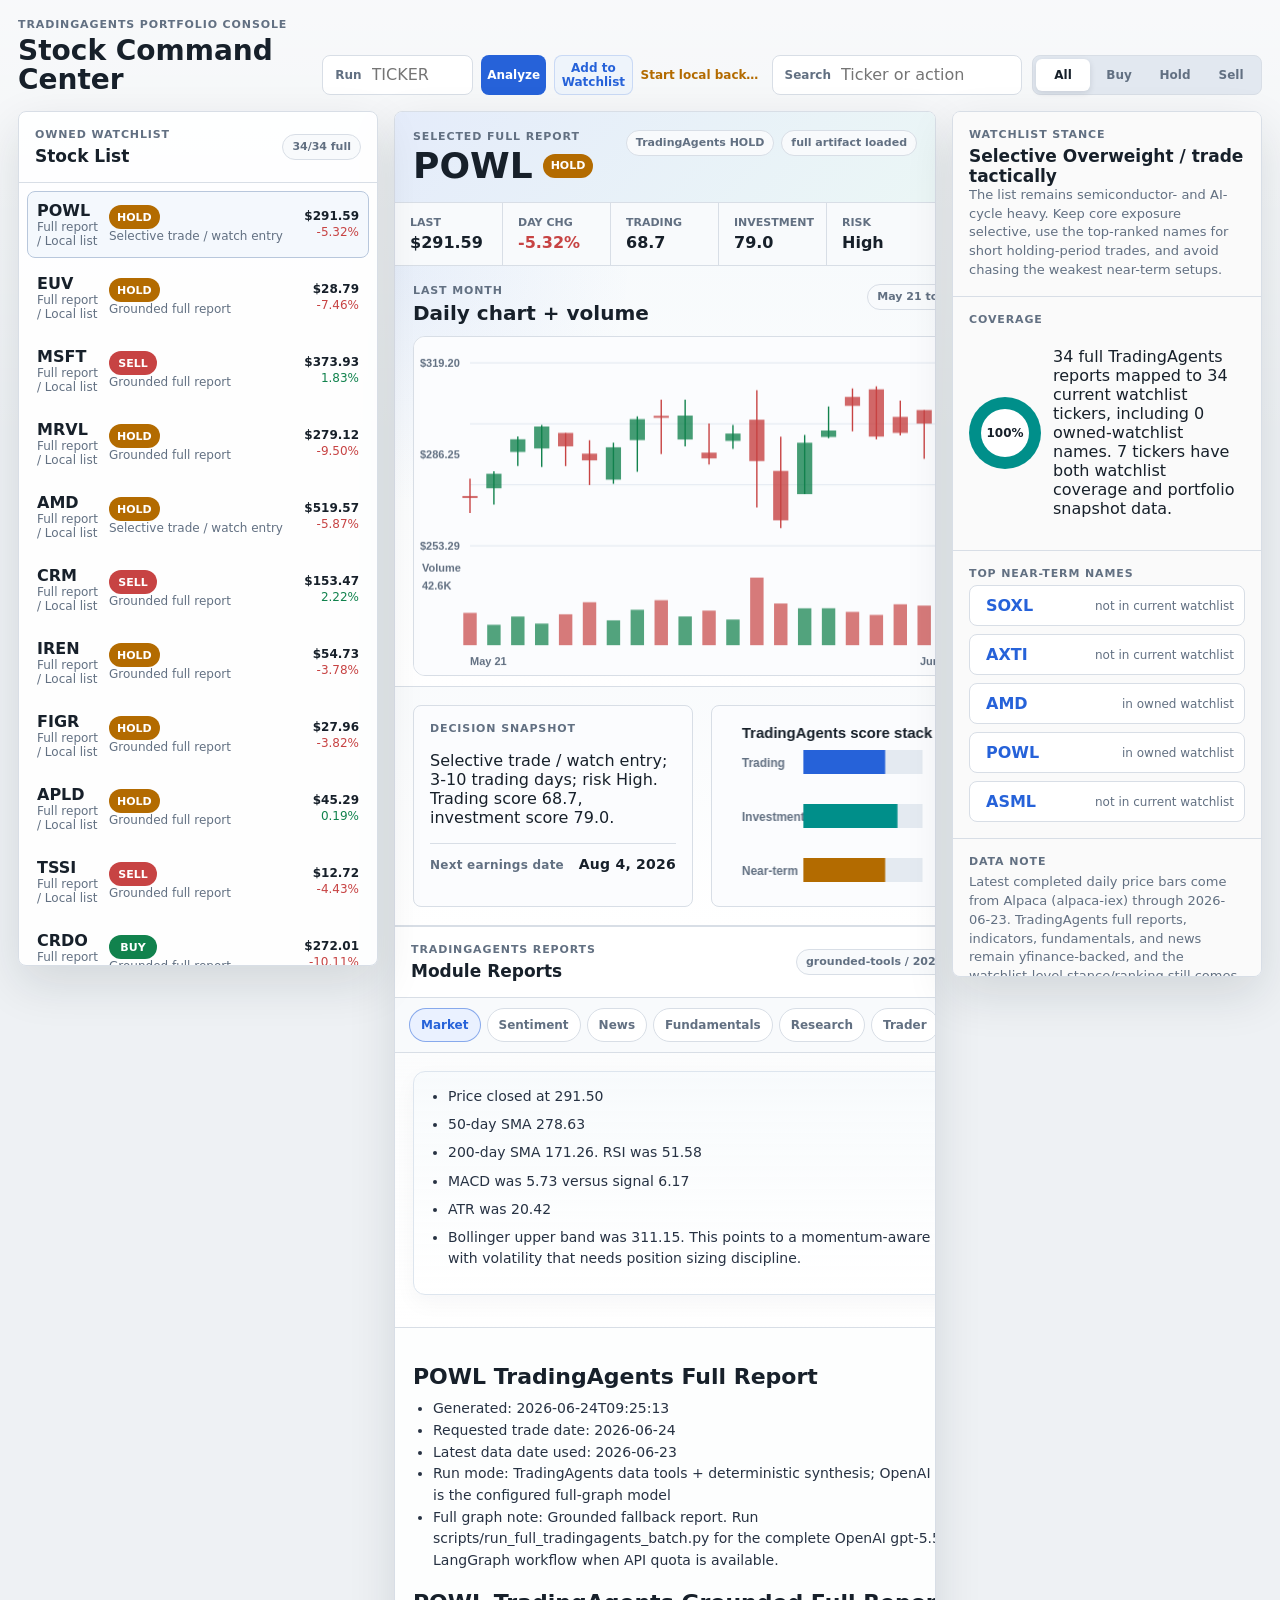
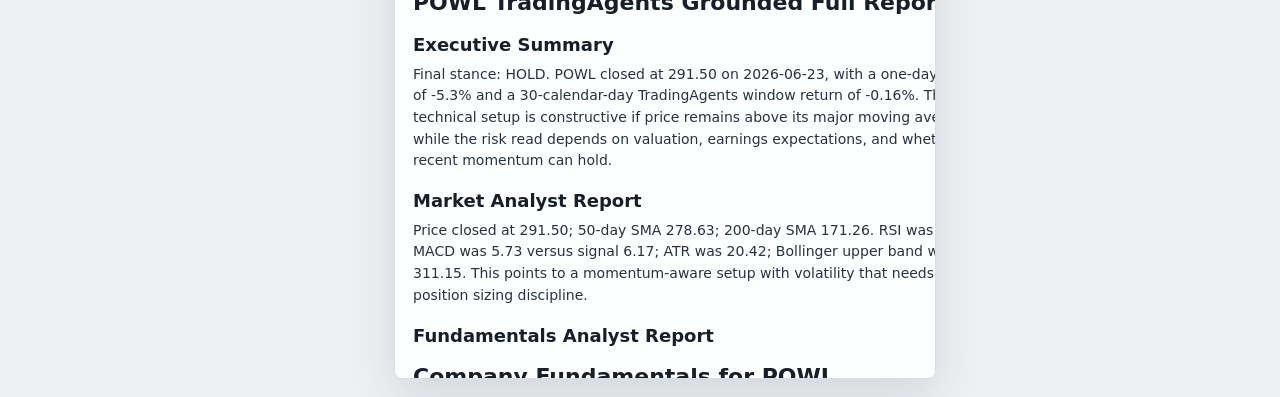
==== commit 04820f11: "Refresh TradingAgents dashboard 2026-06-24 09:47" ====
--- a/index.html
+++ b/index.html
@@ -4,7 +4,7 @@
     <meta charset="utf-8" />
     <meta name="viewport" content="width=device-width, initial-scale=1" />
     <title>TradingAgents Stock Command Center</title>
-    <link rel="stylesheet" href="styles.css?v=20260604194851" />
+    <link rel="stylesheet" href="styles.css?v=20260624094728" />
   </head>
   <body>
     <div class="app-shell">
@@ -152,7 +152,7 @@
       </main>
     </div>
 
-    <script src="data/dashboard-data.js?v=20260604194851"></script>
-    <script src="app.js?v=20260604194851"></script>
+    <script src="data/dashboard-data.js?v=20260624094728"></script>
+    <script src="app.js?v=20260624094728"></script>
   </body>
 </html>
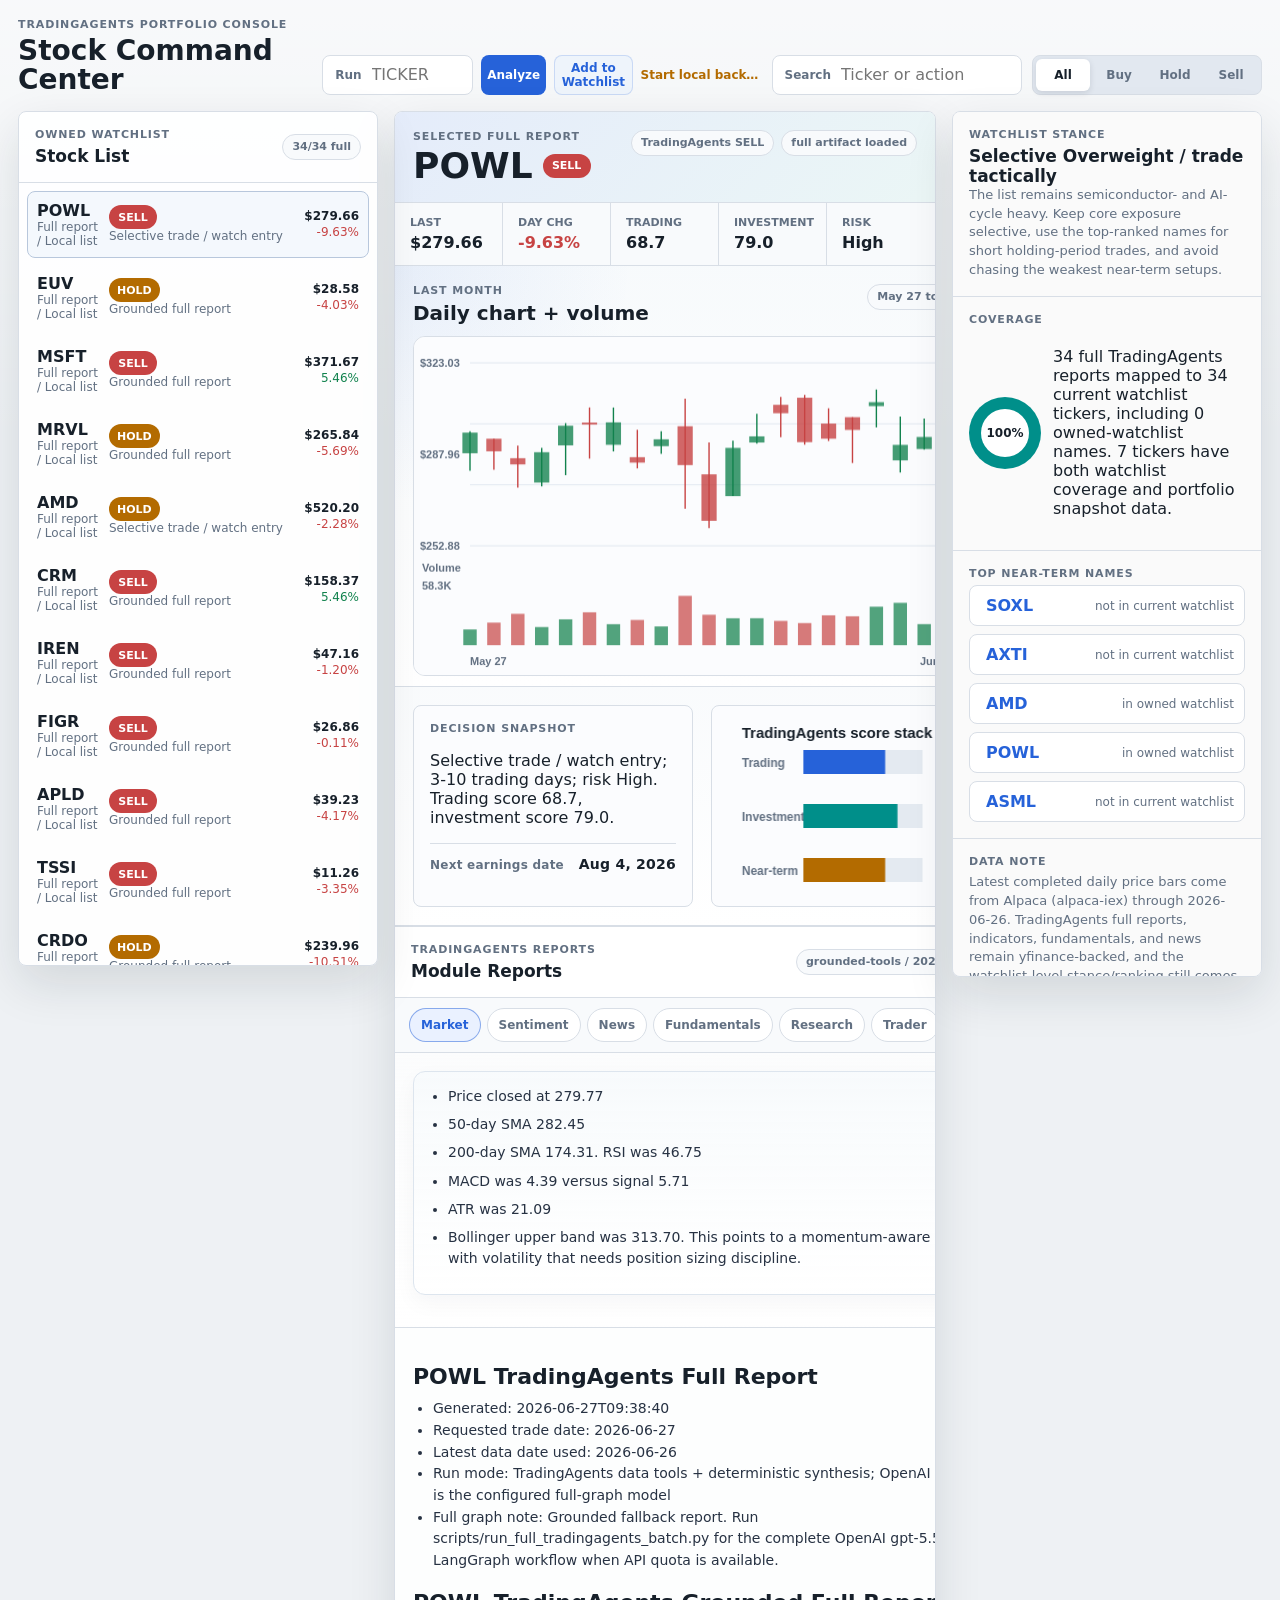
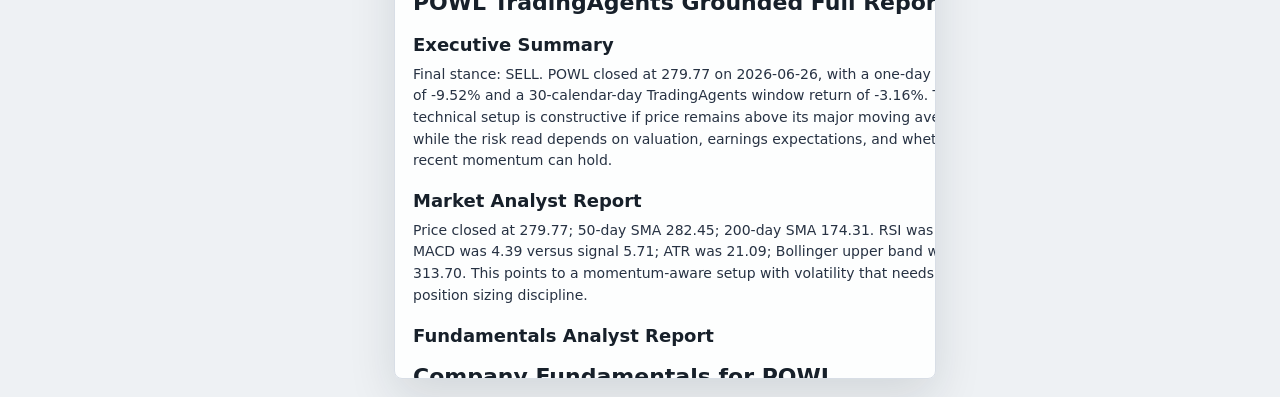
==== commit e4ffd5eb: "Refresh TradingAgents dashboard 2026-06-27 10:00" ====
--- a/index.html
+++ b/index.html
@@ -4,7 +4,7 @@
     <meta charset="utf-8" />
     <meta name="viewport" content="width=device-width, initial-scale=1" />
     <title>TradingAgents Stock Command Center</title>
-    <link rel="stylesheet" href="styles.css?v=20260624094728" />
+    <link rel="stylesheet" href="styles.css?v=20260627100003" />
   </head>
   <body>
     <div class="app-shell">
@@ -152,7 +152,7 @@
       </main>
     </div>
 
-    <script src="data/dashboard-data.js?v=20260624094728"></script>
-    <script src="app.js?v=20260624094728"></script>
+    <script src="data/dashboard-data.js?v=20260627100003"></script>
+    <script src="app.js?v=20260627100003"></script>
   </body>
 </html>
